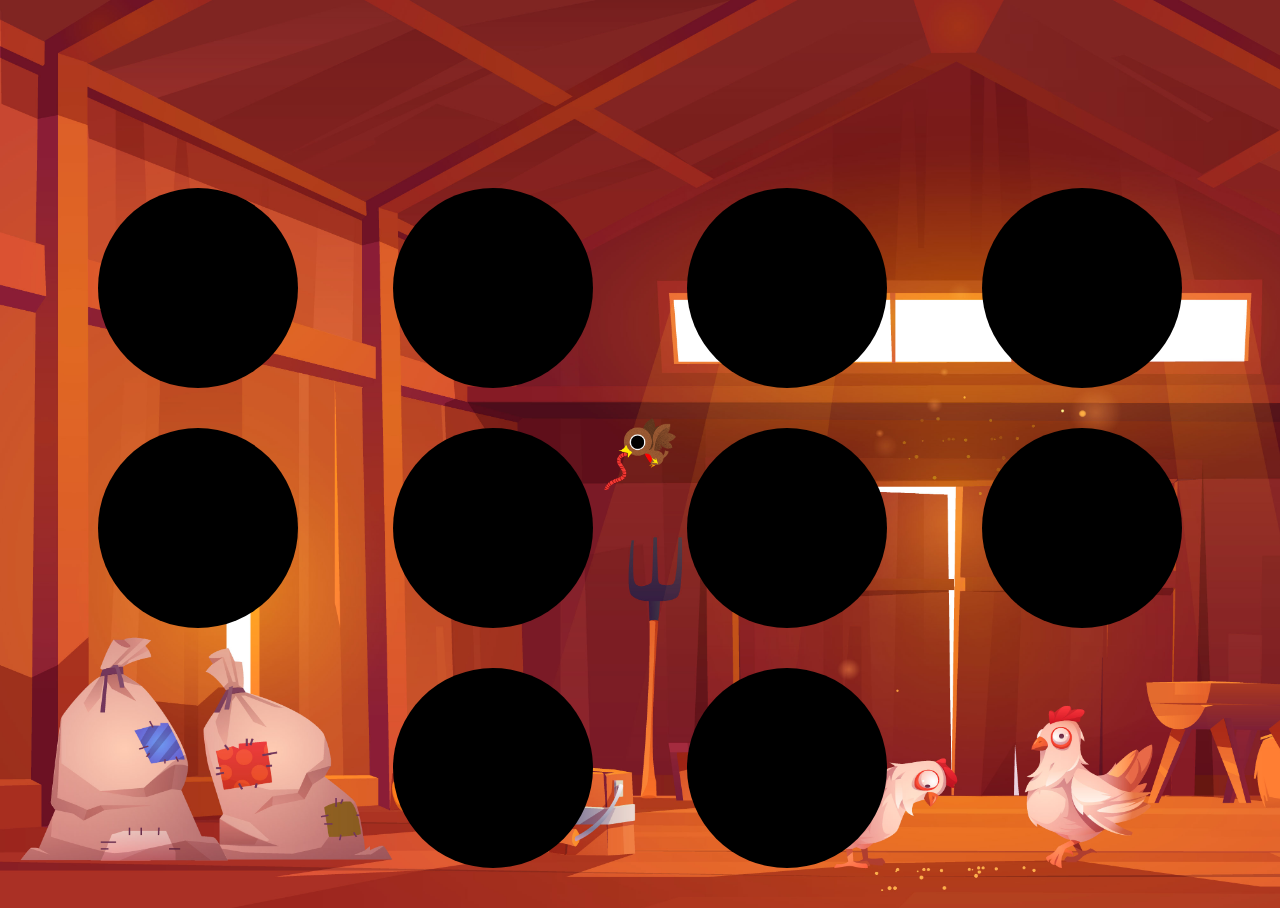
==== index.html @ 97b561d4 "livrable 1" ====
<!DOCTYPE html>
<html lang="en">

<head>
  <meta charset="UTF-8">
  <meta name="viewport" content="width=device-width, initial-scale=1.0">
  <meta http-equiv="X-UA-Compatible" content="ie=edge">
  <link rel="stylesheet" href="./style.css">
  <title>test!</title>
</head>

<body>
  <section class="bg">
    <div class="worm-box">
      <div style="width: 5%" class="worm-container">
        <img class="worm" src="./mole-game/worm.png" alt="worm meter">
      </div>
    </div>
    <div class="hole-container">
      <div class="hole" id="hole-0"><img data-index="0" src="./mole-game/king-hungry.png" alt="mole" class="mole hide"></div>
    </div>
    <div class="hole-container">
      <div class="hole" id="hole-1"><img data-index="1" src="./mole-game/king-hungry.png" alt="mole" class="mole hide"></div>
    </div>
    <div class="hole-container">
      <div class="hole" id="hole-2"><img data-index="2" src="./mole-game/king-hungry.png" alt="mole" class="mole hide"></div>
    </div>
    <div class="hole-container">
      <div class="hole" id="hole-3"><img data-index="3" src="./mole-game/king-hungry.png" alt="mole" class="mole hide"></div>
    </div>
    <div class="hole-container">
      <div class="hole" id="hole-4"><img data-index="4" src="./mole-game/king-hungry.png" alt="mole" class="mole hide"></div>
    </div>
    <div class="hole-container">
      <div class="hole" id="hole-5"><img data-index="5" src="./mole-game/king-hungry.png" alt="mole" class="mole hide"></div>
    </div>
    <div class="hole-container">
      <div class="hole" id="hole-6">


        <img data-index="6" src="./mole-game/king-hungry.png" alt="mole" class="mole hide">
      </div>


    </div>
    <div class="hole-container">
      <div class="hole" id="hole-7"><img data-index="7" src="./mole-game/king-hungry.png" alt="mole" class="mole hide"></div>
    </div>
    <div class="hole-container">
      <div class="hole" id="hole-8"><img data-index="8" src="./mole-game/king-hungry.png" alt="mole" class="mole hide"></div>
    </div>
    <div class="hole-container">
      <div class="hole" id="hole-9"><img data-index="9" src="./mole-game/king-hungry.png" alt="happy mole" class="mole hide"></div>
    </div>
  </section>
  <img class="win" src="mole-game/king-hungry.png" alt="mole">


<div class="custom-cursor"></div>
<script src="./index.js"></script>
</body>





</html>
---- style.css ----
*{
    box-sizing: border-box;
    margin: 0;
    padding: 0;
    }
    
    body {
      display: flex;
      justify-content: center;
      align-items: center;
      flex-direction: column;
      padding: 0;
      margin: 0;
      height: 100%;
      width: 100%;
      cursor: none;
    }

    .custom-cursor {
      position: absolute;
      width: 72px; 
      height: 72px;
      background-image: url('mole-game/cursor-worm.png'); 
      background-size: cover;
      pointer-events: none; /* Make sure the custom cursor doesn't interfere with the content */
  }
    
    .bg {
      background-image: url('mole-game/9292995_2927.jpeg');
      background-size: 1908px 909px;
      background-repeat: no-repeat;
      width: 100%;
      height: 100%;
      display: flex;
      flex-wrap: wrap;
      justify-content: center;
      align-items: center;
    }
    
    .hole {
      background: black;
      border-radius: 50%;
      overflow: visible;
      width: 200px;
      height: 200px;
    }
    
    .hole-container {
      width: 23%;
      display: flex;
      justify-content: center;
      align-items: center;
      margin-bottom: 40px;
    }
    
    .mole {
      position: relative;
      right: 33px;
      bottom: 32px;
      width: 265px;
    }
    
    
    
    .gone {
      display: none;
    }
    
    .worm {
      width: 1660px;
    }
    
    .worm-container {
      overflow: hidden;
      transition: width 0.5s ease-in-out;
    }
    
    .worm-box {
      width: 1660px;
      margin-top: 36px;
    }
    
    .win {
      max-width: 100vw;
      max-height: 100vh;
      display: none;
    }
    
    .hide {
      display: none;
    }
    
    .show {
      display: block;
    }
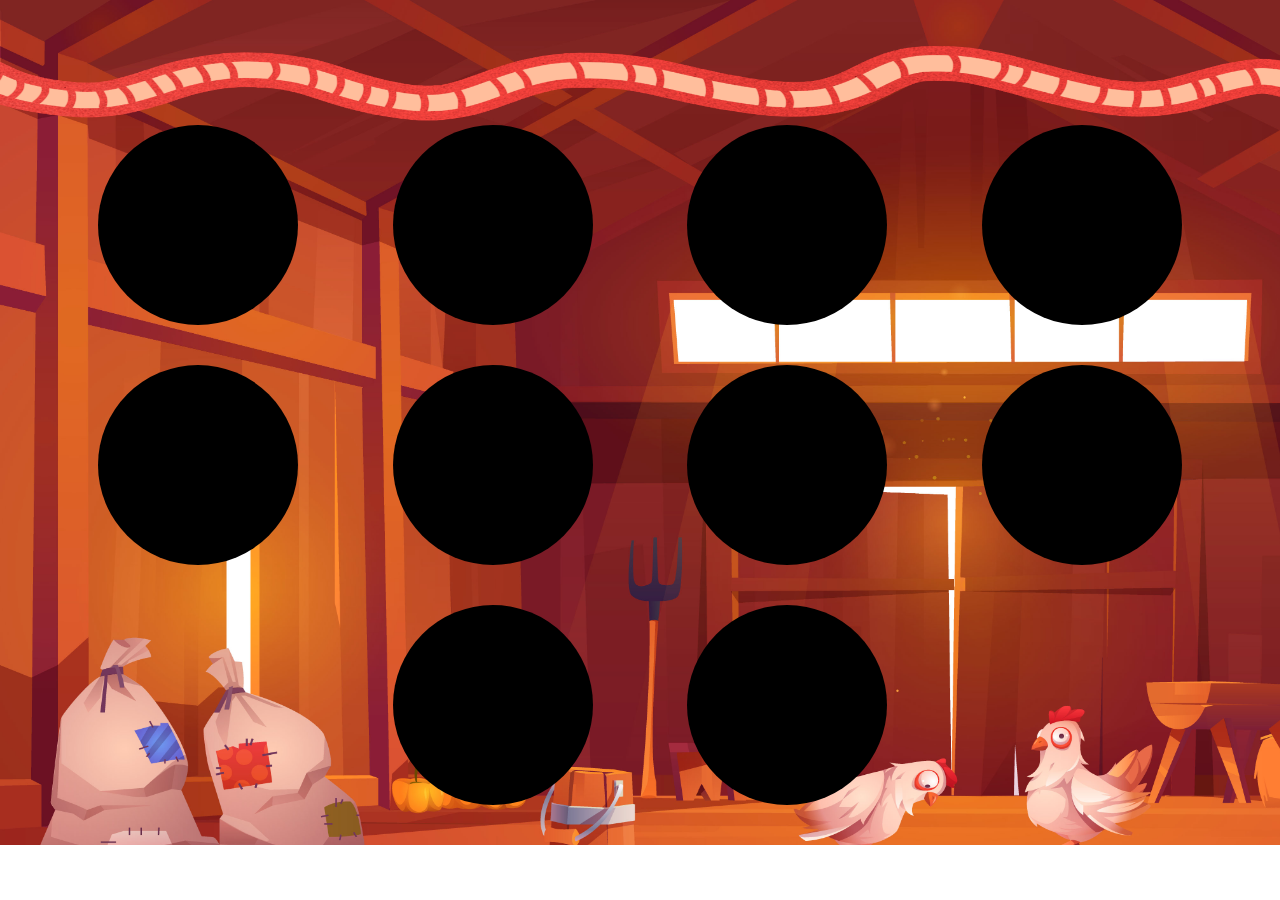
==== commit 9975d95a: "livrable 1" ====
--- a/index.html
+++ b/index.html
@@ -11,8 +11,13 @@
 
 <body>
   <section class="bg">
+
+
+
+
+
     <div class="worm-box">
-      <div style="width: 5%" class="worm-container">
+      <div  id="worm_width" class="worm-container">
         <img class="worm" src="./mole-game/worm.png" alt="worm meter">
       </div>
     </div>
@@ -52,12 +57,12 @@
     <div class="hole-container">
       <div class="hole" id="hole-9"><img data-index="9" src="./mole-game/king-hungry.png" alt="happy mole" class="mole hide"></div>
     </div>
+
   </section>
   <img class="win" src="mole-game/king-hungry.png" alt="mole">
 
 
-<div class="custom-cursor"></div>
-<script src="./index.js"></script>
+<script src="./index2.js"></script>
 </body>
 
 
--- a/style.css
+++ b/style.css
@@ -2,6 +2,7 @@
     box-sizing: border-box;
     margin: 0;
     padding: 0;
+    cursor: url("mole-game/cursor.png"), auto;
     }
     
     body {
@@ -9,11 +10,9 @@
       justify-content: center;
       align-items: center;
       flex-direction: column;
-      padding: 0;
-      margin: 0;
       height: 100%;
       width: 100%;
-      cursor: none;
+      overflow: hidden;
     }
 
     .custom-cursor {
@@ -22,7 +21,7 @@
       height: 72px;
       background-image: url('mole-game/cursor-worm.png'); 
       background-size: cover;
-      pointer-events: none; /* Make sure the custom cursor doesn't interfere with the content */
+      pointer-events: none;
   }
     
     .bg {
@@ -36,6 +35,9 @@
       justify-content: center;
       align-items: center;
     }
+
+
+  
     
     .hole {
       background: black;
@@ -58,6 +60,7 @@
       right: 33px;
       bottom: 32px;
       width: 265px;
+      cursor: url('mole-game/cursor-worm.png'),autoh;
     }
     
     
@@ -68,6 +71,7 @@
     
     .worm {
       width: 1660px;
+      height: 85px;
     }
     
     .worm-container {
@@ -92,4 +96,8 @@
     
     .show {
       display: block;
+    }
+
+    .addPart{
+      width: 30%;
     }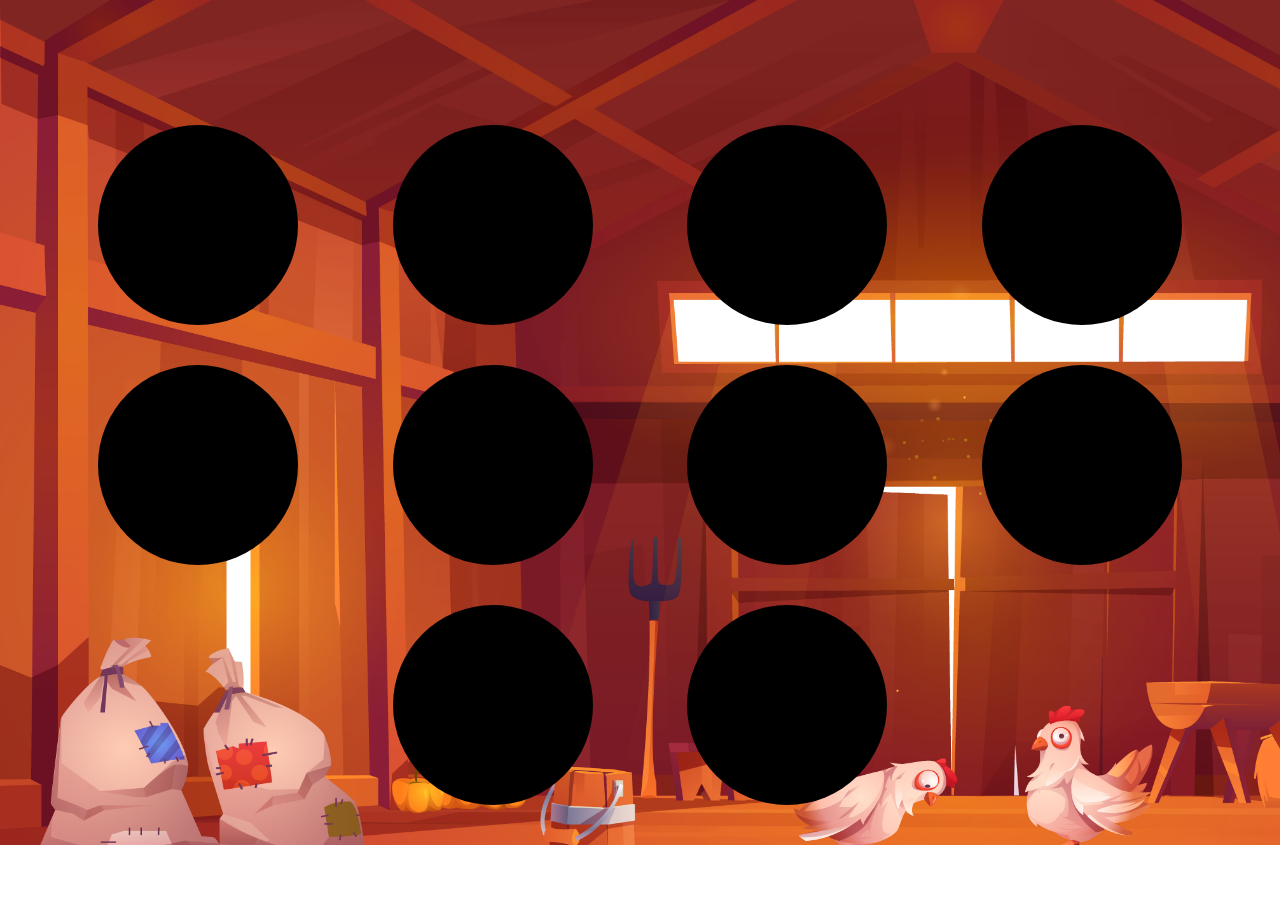
==== commit 442cd570: "le joueur peut nourrir l'oiseau" ====
--- a/index.html
+++ b/index.html
@@ -14,13 +14,12 @@
 
 
 
-
-
     <div class="worm-box">
-      <div  id="worm_width" class="worm-container">
+      <div class="worm-container worm_width">
         <img class="worm" src="./mole-game/worm.png" alt="worm meter">
       </div>
     </div>
+
     <div class="hole-container">
       <div class="hole" id="hole-0"><img data-index="0" src="./mole-game/king-hungry.png" alt="mole" class="mole hide"></div>
     </div>
--- a/style.css
+++ b/style.css
@@ -98,6 +98,6 @@
       display: block;
     }
 
-    .addPart{
-      width: 30%;
-    }+    .worm_width{
+      width: 10%;
+    }
